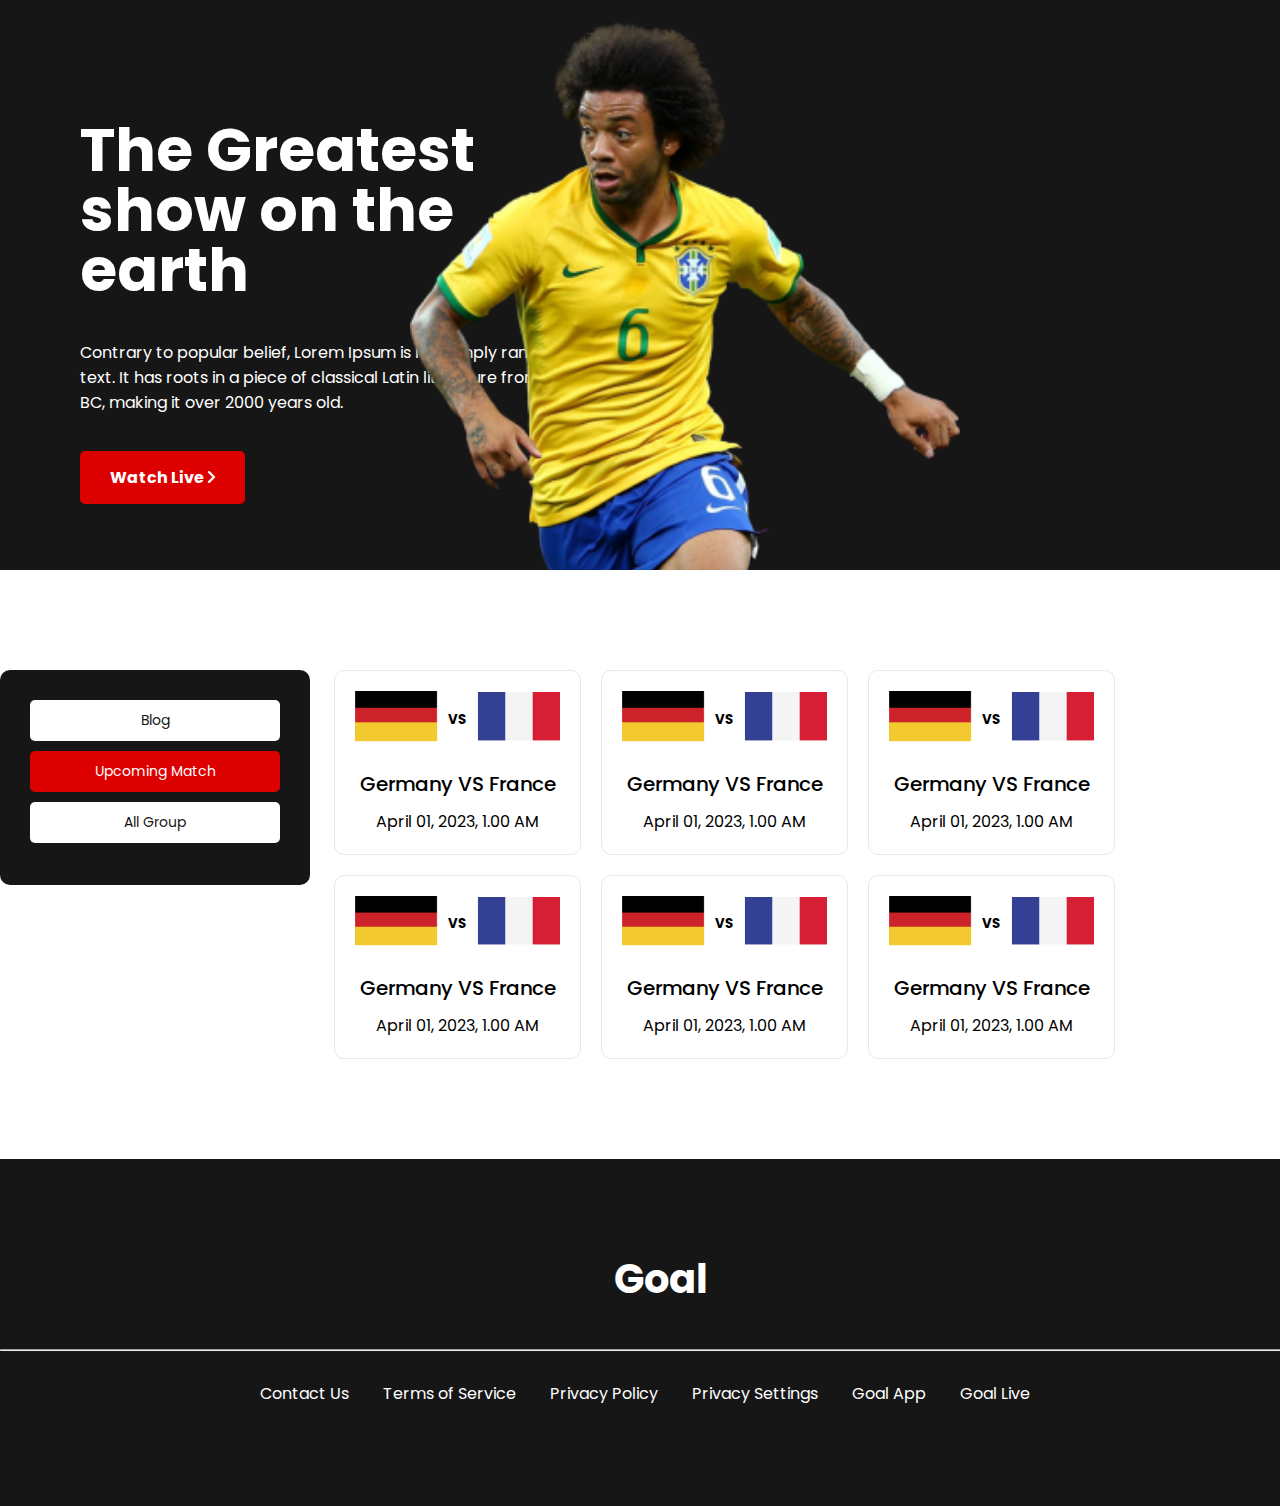
==== upcoming-match.html @ 614d41db "all page done" ====
<!DOCTYPE html>
<html lang="en">

<head>
    <meta charset="UTF-8">
    <meta http-equiv="X-UA-Compatible" content="IE=edge">
    <meta name="viewport" content="width=device-width, initial-scale=1.0">
    <title>Upcoming Match</title>
    <!-- Fontawesome -->
    <link rel="stylesheet" href="css/all.min.css">
    <link rel="stylesheet" href="css/fontawesome.min.css">
    <!-- Stylesheet -->
    <link rel="stylesheet" href="css/style.css">
    <link rel="icon" type="image/png" href="images/favicon-96x96.png">
</head>

<body>

    <!-- Header Area Start -->
    <header class="header-area">
        <div class="container">
            <div class="header-content">
                <h1>The Greatest show on the earth</h1>
                <p>Contrary to popular belief, Lorem Ipsum is not simply
                    random text. It has roots in a piece of classical Latin literature from 45 BC, making it over 2000
                    years
                    old.</p>
                <a class="btn" href="">Watch Live <i class="fa-solid fa-angle-right"></i></a>
            </div>
            <div class="header-image">
                <img src="images/Banner Image.png" alt="banner">
            </div>

        </div>
    </header>
    <!-- Header Area End -->

    <!-- Upcoming Match Area -->
    <div class="ucm-area">
        <div class="container">
            <div class="ucm-wrapper">
                <div class="filter-bar">
                    <a href="index.html">Blog</a>
                    <a class="active" href="#">Upcoming Match</a>
                    <a href="#">All Group</a>
                </div>
                <div class="matchs">
                    <div class="single-match">
                        <article>
                            <div class="vs-image">
                                <div class="team-1">
                                    <img src="images/germany Flag.png" alt="germany">
                                </div>
                                <h5>VS</h5>
                                <div class="team-2">
                                    <img src="images/Flag.png" alt="Flag">
                                </div>
                            </div>
                            <div class="vs-info">
                                <h4>Germany VS France</h4>
                                <span>April 01, 2023, 1.00 AM</span>
                            </div>
                        </article>
                    </div>

                    <div class="single-match">
                        <article>
                            <div class="vs-image">
                                <div class="team-1">
                                    <img src="images/germany Flag.png" alt="germany">
                                </div>
                                <h5>VS</h5>
                                <div class="team-2">
                                    <img src="images/Flag.png" alt="Flag">
                                </div>
                            </div>
                            <div class="vs-info">
                                <h4>Germany VS France</h4>
                                <span>April 01, 2023, 1.00 AM</span>
                            </div>
                        </article>
                    </div>
                    <div class="single-match">
                        <article>
                            <div class="vs-image">
                                <div class="team-1">
                                    <img src="images/germany Flag.png" alt="germany">
                                </div>
                                <h5>VS</h5>
                                <div class="team-2">
                                    <img src="images/Flag.png" alt="Flag">
                                </div>
                            </div>
                            <div class="vs-info">
                                <h4>Germany VS France</h4>
                                <span>April 01, 2023, 1.00 AM</span>
                            </div>
                        </article>
                    </div>
                    <div class="single-match">
                        <article>
                            <div class="vs-image">
                                <div class="team-1">
                                    <img src="images/germany Flag.png" alt="germany">
                                </div>
                                <h5>VS</h5>
                                <div class="team-2">
                                    <img src="images/Flag.png" alt="Flag">
                                </div>
                            </div>
                            <div class="vs-info">
                                <h4>Germany VS France</h4>
                                <span>April 01, 2023, 1.00 AM</span>
                            </div>
                        </article>
                    </div>
                    <div class="single-match">
                        <article>
                            <div class="vs-image">
                                <div class="team-1">
                                    <img src="images/germany Flag.png" alt="germany">
                                </div>
                                <h5>VS</h5>
                                <div class="team-2">
                                    <img src="images/Flag.png" alt="Flag">
                                </div>
                            </div>
                            <div class="vs-info">
                                <h4>Germany VS France</h4>
                                <span>April 01, 2023, 1.00 AM</span>
                            </div>
                        </article>
                    </div>
                    <div class="single-match">
                        <article>
                            <div class="vs-image">
                                <div class="team-1">
                                    <img src="images/germany Flag.png" alt="germany">
                                </div>
                                <h5>VS</h5>
                                <div class="team-2">
                                    <img src="images/Flag.png" alt="Flag">
                                </div>
                            </div>
                            <div class="vs-info">
                                <h4>Germany VS France</h4>
                                <span>April 01, 2023, 1.00 AM</span>
                            </div>
                        </article>
                    </div>

                </div>
            </div>
        </div>
    </div>

    <!-- Footer Section -->
    <footer class="footer-area">
        <div class="container">
            <h3> <a href="index.html">Goal</a></h3>
            <hr>
            <div class="footer-nav">
                <ul>
                    <li><a href="#">Contact Us</a></li>
                    <li><a href="#">Terms of Service</a></li>
                    <li><a href="#">Privacy Policy</a></li>
                    <li><a href="#">Privacy Settings</a></li>
                    <li><a href="#">Goal App</a></li>
                    <li><a href="#">Goal Live</a></li>
                </ul>
            </div>
        </div>

    </footer>

</body>

</html>
---- css/style.css ----
/* Common CSS */
@import url('https://fonts.googleapis.com/css2?family=Poppins:wght@300;400;500;600&display=swap');
body{
    margin: 0;
    font-family: 'Poppins', sans-serif;
}
.container{
    width: 1320px;
    margin: auto;
}
a{
    text-decoration: none;
}
.btn{
    padding: 15px 30px;
    font-size: 16px;
    font-weight: bold;
    background-color: #DD0000;
    color: #fff;
    border-radius: 5px;
}
/* Header Area */
.header-area{
    background-color: #161616;
    overflow: hidden;
    padding: 80px;
    position: relative;
}
.header-content{
    max-width: 500px;
    color: #fff;
}
.header-content h1{
    font-size: 60px;
    line-height: 60px;
}
.header-content p{
    margin-bottom: 50px;
}

.header-image{
    position: absolute;
    bottom: -6%;
    right: 25%;
}
.header-image img{
    width: 550px;
}

/* Blog Area */
.blog-area{
    padding: 100px 0 50px 0;
}
.blog-wrapper{
    display: flex;
}
.blog-area .filter-bar{
    background-color: #161616;
    padding: 30px;
    width: 250px;
    height: 155px;
    border-radius: 10px;
    margin-right: 24px;
}

.blog-area .filter-bar a{
    color: #161616;
    background-color: #fff;
    padding: 10px 20px;
    display: block;
    margin-bottom: 10px;
    border-radius: 5px;
    text-align: center;
    font-size: 14px;
}
.blog-area .filter-bar .active{
    background-color: #DD0000;
    color: #fff;
}
.blog-area .blog{
    display: grid;
    grid-template-columns: repeat(3, 1fr);
    grid-column-gap: 20px;
    grid-row-gap: 20px;
}
.blog-area .blog article{
    border: 1px solid #E8E8E8;
    border-radius: 10px;
}
.blog-area .blog article .blog-image a img{
    width: 100%;
}
.blog-area .blog article .blog-contents{
    padding: 20px 10px;
}
.blog-area .blog article .blog-contents > a{
    border: 1px solid #161616;
    color: #161616;
    padding: 5px 15px;
    font-size: 14px;
    border-radius: 5px;
}
.blog-area .blog article .blog-contents h5 a{
    font-size: 18px;
    color: #161616;
}
.blog-area .blog article .blog-contents .blog-meta{
    display: flex;
    justify-content: flex-start;
    align-items: center;
}
.blog-area .blog article .blog-contents .blog-meta .post-time{
   display: flex;
   justify-content: space-between;
   align-items: center;
   margin-right: 30px;
}
.blog-area .blog article .blog-contents .blog-meta .post-time img{
   margin-right: 10px;
}
.blog-area .blog article .blog-contents .blog-meta .post-comment img{
   margin-right: 10px;
}

.blog-area .blog article .blog-contents .blog-meta .post-comment{
   display: flex;
   justify-content: space-between;
   align-items: center;
}

/* Upcoming Match Area*/
.ucm-area{
    padding: 100px 0 50px 0;
}
.ucm-wrapper{
    display: flex;
}
.ucm-area .filter-bar{
    background-color: #161616;
    padding: 30px;
    width: 250px;
    height: 155px;
    border-radius: 10px;
    margin-right: 24px;
}

.ucm-area .filter-bar a{
    color: #161616;
    background-color: #fff;
    padding: 10px 20px;
    display: block;
    margin-bottom: 10px;
    border-radius: 5px;
    text-align: center;
    font-size: 14px;
}
.ucm-area .filter-bar .active{
    background-color: #DD0000;
    color: #fff;
}
.ucm-area .matchs{
    display: grid;
    grid-template-columns: repeat(3, 1fr);
    grid-column-gap: 20px;
    grid-row-gap: 20px;
}
.ucm-area .matchs .single-match{
    border: 1px solid #E8E8E8;
    border-radius: 10px;
    padding: 20px;
}

.ucm-area .matchs .single-match .vs-image{
    display: flex;
    align-items: center;
    margin-bottom: 20px;
}
.ucm-area .matchs .single-match .vs-image img{
    width: 83px;
    height: auto;
}
.ucm-area .matchs .single-match .vs-image h5{
    margin: 0 10px;
}
.ucm-area .matchs .single-match .vs-info{
    text-align: center;
}
.ucm-area .matchs .single-match .vs-info h4{
    font-size: 20px;
    font-weight: 500;
    margin: 0 0 10px 0;
}
.ucm-area .matchs .single-match .vs-info p{
    font-size: 16px;
    font-weight: normal;
}


/* Foote Area */
.footer-area{
    margin-top: 50px;
    background-color: #161616;
    padding: 50px 0 100px 0;
    text-align: center;
    overflow: hidden;
}
.footer-area h3{
    color: #fff;
    font-size: 40px;
}
.footer-area h3 a{
    color: #fff;
}
.footer-area .footer-nav{
    margin-top: 30px;
}
.footer-area .footer-nav ul{
    margin: 0;
    padding: 0;
}
.footer-area .footer-nav ul li{
    list-style: none;
    display: inline-block;
    margin-right: 30px;
}
.footer-area .footer-nav ul li a{
    text-decoration: none;
    color: #fff;
}

.footer-area .socials{
    margin-top: 20px;
}

.footer-area .socials a{
    text-decoration: none;
    color: #fff;
    margin-right: 10px;
    font-size: 16px;
    display: inline-block;
}
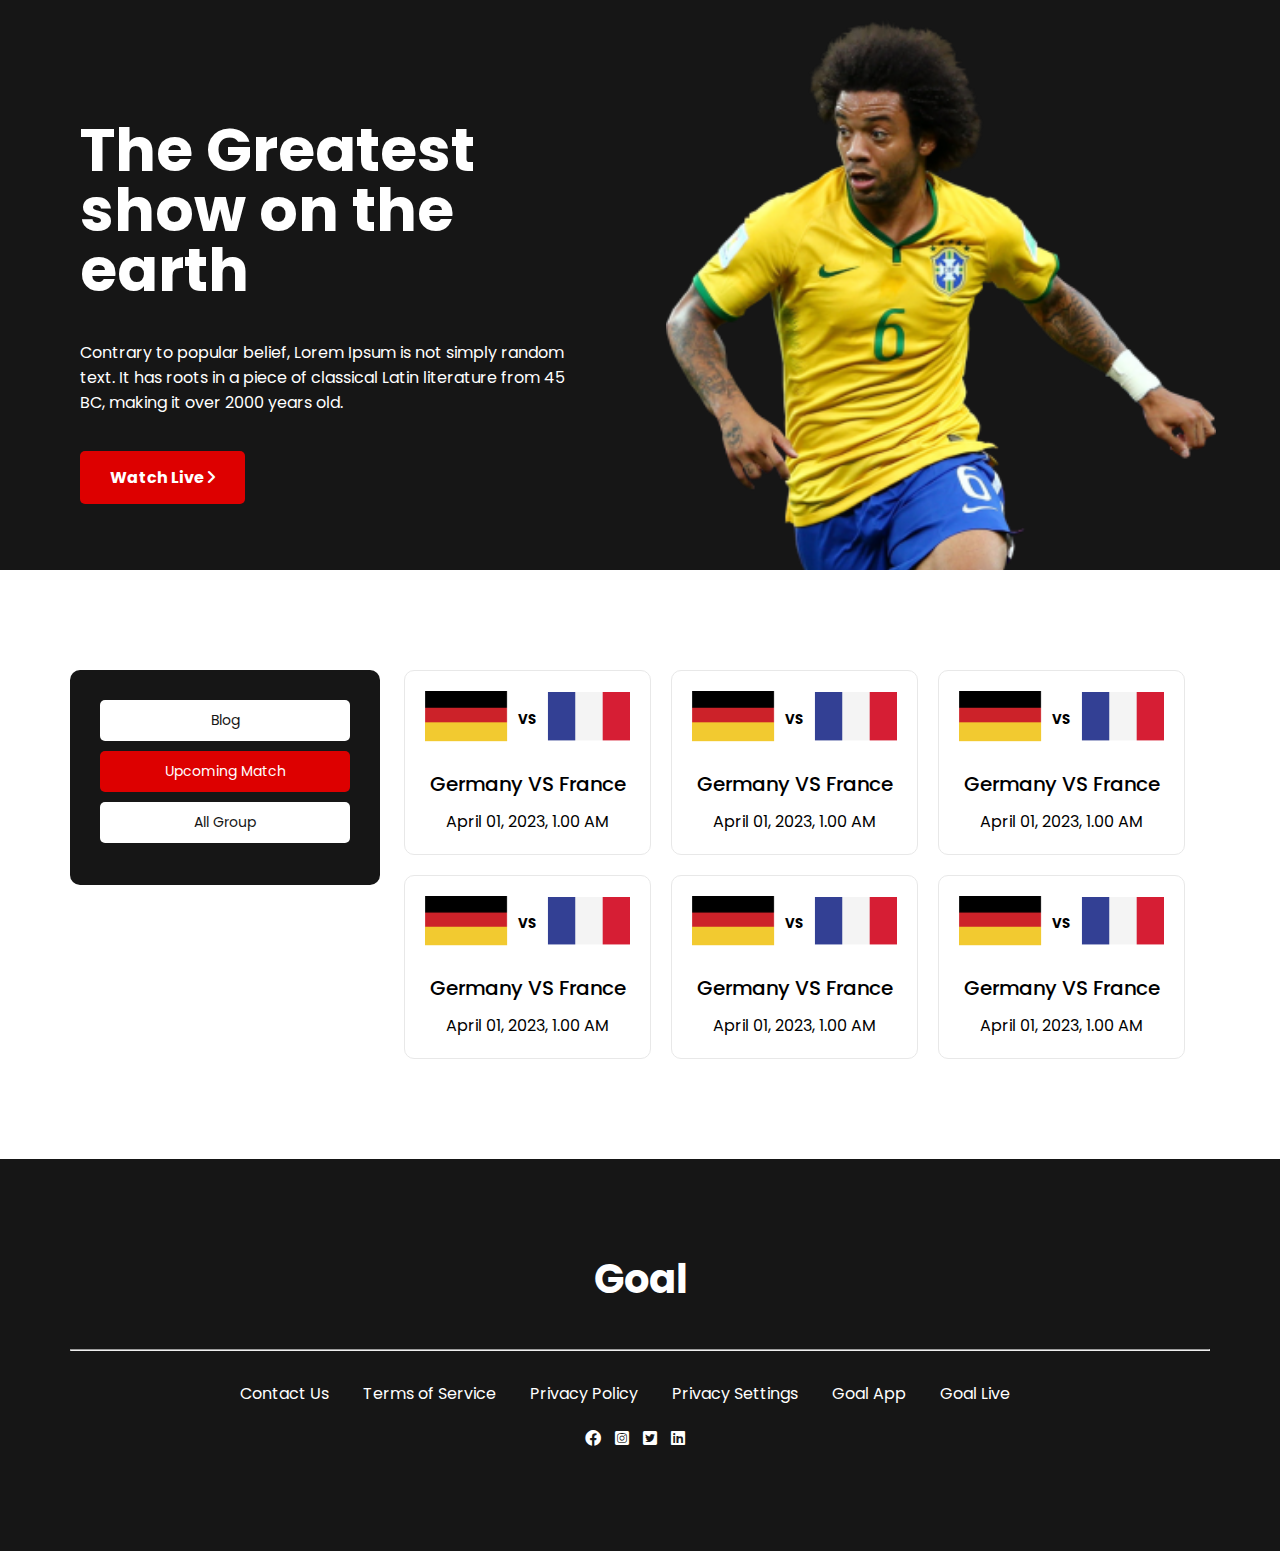
==== commit bb153e79: "container responsive done" ====
--- a/upcoming-match.html
+++ b/upcoming-match.html
@@ -11,6 +11,8 @@
     <link rel="stylesheet" href="css/fontawesome.min.css">
     <!-- Stylesheet -->
     <link rel="stylesheet" href="css/style.css">
+    <link rel="stylesheet" href="css/responsive.css">
+    <!-- Favicon -->
     <link rel="icon" type="image/png" href="images/favicon-96x96.png">
 </head>
 
@@ -169,6 +171,12 @@
                     <li><a href="#">Goal Live</a></li>
                 </ul>
             </div>
+            <div class="socials">
+                <a href="#"><i class="fa-brands fa-facebook"></i></a>
+                <a href="#"><i class="fa-brands fa-instagram-square"></i></a>
+                <a href="#"><i class="fa-brands fa-twitter-square"></i></a>
+                <a href="#"><i class="fa-brands fa-linkedin"></i></a>
+            </div>
         </div>
 
     </footer>
--- a/css/responsive.css
+++ b/css/responsive.css
@@ -0,0 +1,45 @@
+/* Normal desktop :1200px. */
+@media (min-width: 1200px) and (max-width: 1500px) {
+
+    .container{
+        width: 1140px;
+    }
+
+    /* Herader Area */
+    .header-image{
+        right: 5%;
+    }
+
+}
+
+
+/* Normal desktop :992px. */
+@media (min-width: 992px) and (max-width: 1200px) {
+    .container{
+        width: 960px;
+    }
+
+}
+
+ 
+/* Tablet desktop :768px. */
+@media (min-width: 768px) and (max-width: 991px) {
+
+    .container{
+         width: 720px;
+    }
+
+}
+
+ 
+/* small mobile :320px. */
+@media (max-width: 767px) {
+    
+ 
+}
+ 
+/* Large Mobile :480px. */
+@media only screen and (min-width: 480px) and (max-width: 767px) {
+.container {width:450px}
+ 
+}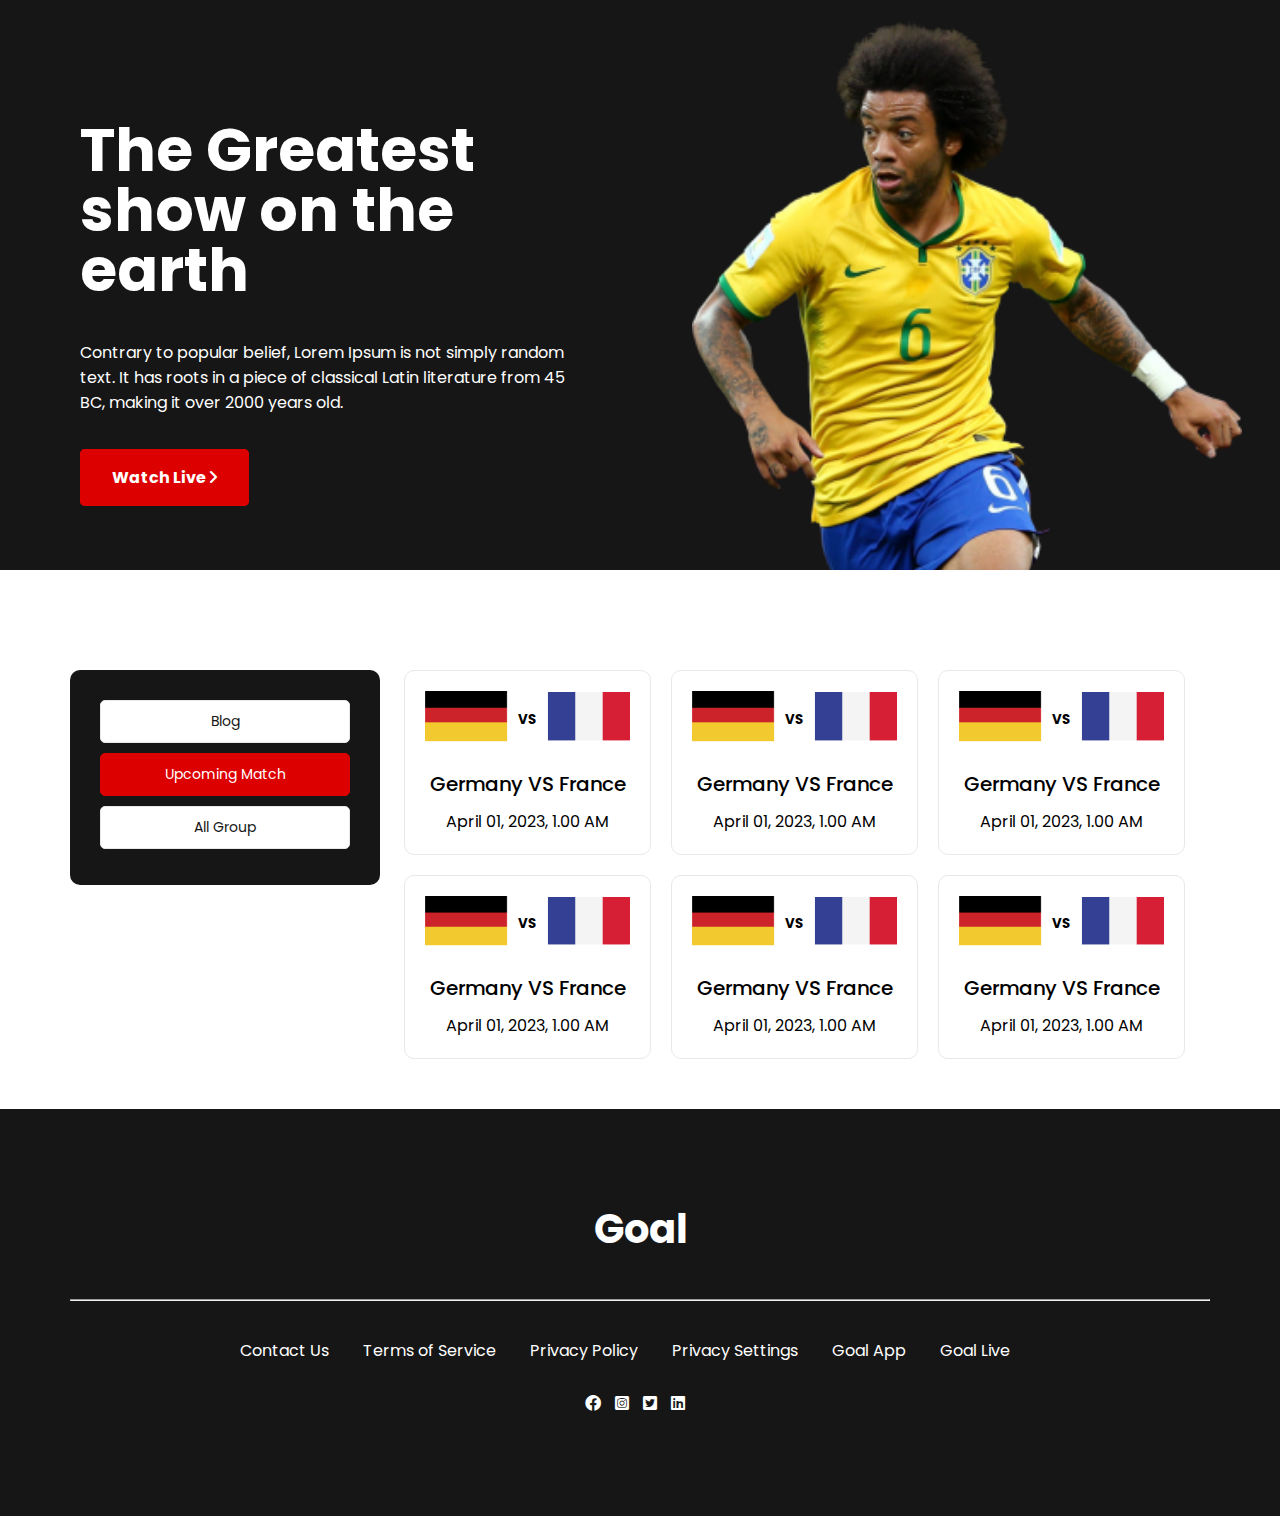
==== commit b6b6b157: "responsive done" ====
--- a/upcoming-match.html
+++ b/upcoming-match.html
@@ -150,7 +150,9 @@
                             </div>
                         </article>
                     </div>
-
+                </div>
+                <div class="view-more">
+                    <a class="btn" href="#">View All</a>
                 </div>
             </div>
         </div>
--- a/css/style.css
+++ b/css/style.css
@@ -1,60 +1,105 @@
 /* Common CSS */
 @import url('https://fonts.googleapis.com/css2?family=Poppins:wght@300;400;500;600&display=swap');
-body{
+
+body {
     margin: 0;
     font-family: 'Poppins', sans-serif;
 }
-.container{
+
+.container {
     width: 1320px;
     margin: auto;
 }
-a{
+
+a {
     text-decoration: none;
 }
-.btn{
+
+/* .btn {
     padding: 15px 30px;
     font-size: 16px;
     font-weight: bold;
     background-color: #DD0000;
     color: #fff;
     border-radius: 5px;
-}
+} */
+
+.btn {
+    padding: 15px 30px;
+    font-size: 16px;
+    font-weight: bold;
+    background-color: #DD0000;
+    color: #fff;
+    border-radius: 5px;
+    border: 2px solid #DD0000;
+    transition: all .5s;
+}
+
+.btn i {
+    transition: all .5s;
+}
+
+.btn:hover {
+    background-color: #fff;
+    color: #DD0000;
+
+}
+
+.btn:hover i {
+    margin-left: 10px;
+}
+
+
 /* Header Area */
-.header-area{
+.header-area {
     background-color: #161616;
     overflow: hidden;
     padding: 80px;
     position: relative;
 }
-.header-content{
+
+.header-content {
     max-width: 500px;
     color: #fff;
 }
-.header-content h1{
+
+.header-content h1 {
     font-size: 60px;
     line-height: 60px;
 }
-.header-content p{
+
+.header-content p {
     margin-bottom: 50px;
 }
 
-.header-image{
+.header-image {
     position: absolute;
     bottom: -6%;
-    right: 25%;
-}
-.header-image img{
+    right: 10%;
+}
+
+.header-image img {
     width: 550px;
 }
 
 /* Blog Area */
-.blog-area{
+.blog-area {
     padding: 100px 0 50px 0;
 }
-.blog-wrapper{
-    display: flex;
-}
-.blog-area .filter-bar{
+
+.blog-wrapper {
+    display: flex;
+}
+
+.blog-area .blogs .view-more {
+    display: flex;
+    justify-content: center;
+    align-content: center;
+    margin-top: 40px;
+    display: none;
+}
+
+.blog-area .filter-bar {
     background-color: #161616;
     padding: 30px;
     width: 250px;
@@ -63,79 +108,94 @@
     margin-right: 24px;
 }
 
-.blog-area .filter-bar a{
+.blog-area .filter-bar a {
     color: #161616;
     background-color: #fff;
     padding: 10px 20px;
     display: block;
     margin-bottom: 10px;
+    border: 1px solid #E8E8E8;
     border-radius: 5px;
     text-align: center;
     font-size: 14px;
 }
-.blog-area .filter-bar .active{
+
+.blog-area .filter-bar .active {
     background-color: #DD0000;
     color: #fff;
-}
-.blog-area .blog{
+    border: 1px solid #DD0000;
+}
+
+.blog-area .blog {
     display: grid;
     grid-template-columns: repeat(3, 1fr);
     grid-column-gap: 20px;
     grid-row-gap: 20px;
 }
-.blog-area .blog article{
+
+.blog-area .blog article {
     border: 1px solid #E8E8E8;
     border-radius: 10px;
 }
-.blog-area .blog article .blog-image a img{
+
+.blog-area .blog article .blog-image a img {
     width: 100%;
 }
-.blog-area .blog article .blog-contents{
+
+.blog-area .blog article .blog-contents {
     padding: 20px 10px;
 }
-.blog-area .blog article .blog-contents > a{
+
+.blog-area .blog article .blog-contents>a {
     border: 1px solid #161616;
     color: #161616;
     padding: 5px 15px;
     font-size: 14px;
     border-radius: 5px;
 }
-.blog-area .blog article .blog-contents h5 a{
+
+.blog-area .blog article .blog-contents h5 a {
     font-size: 18px;
     color: #161616;
 }
-.blog-area .blog article .blog-contents .blog-meta{
+
+.blog-area .blog article .blog-contents .blog-meta {
     display: flex;
     justify-content: flex-start;
     align-items: center;
 }
-.blog-area .blog article .blog-contents .blog-meta .post-time{
-   display: flex;
-   justify-content: space-between;
-   align-items: center;
-   margin-right: 30px;
-}
-.blog-area .blog article .blog-contents .blog-meta .post-time img{
-   margin-right: 10px;
-}
-.blog-area .blog article .blog-contents .blog-meta .post-comment img{
-   margin-right: 10px;
-}
-
-.blog-area .blog article .blog-contents .blog-meta .post-comment{
-   display: flex;
-   justify-content: space-between;
-   align-items: center;
+
+.blog-area .blog article .blog-contents .blog-meta .post-time {
+    display: flex;
+    justify-content: space-between;
+    align-items: center;
+    margin-right: 30px;
+}
+
+.blog-area .blog article .blog-contents .blog-meta .post-time img {
+    margin-right: 10px;
+}
+
+.blog-area .blog article .blog-contents .blog-meta .post-comment img {
+    margin-right: 10px;
+}
+
+.blog-area .blog article .blog-contents .blog-meta .post-comment {
+    display: flex;
+    justify-content: space-between;
+    align-items: center;
 }
 
 /* Upcoming Match Area*/
-.ucm-area{
+.ucm-area {
     padding: 100px 0 50px 0;
 }
-.ucm-wrapper{
-    display: flex;
-}
-.ucm-area .filter-bar{
+
+.ucm-wrapper {
+    display: flex;
+}
+
+.ucm-area .filter-bar {
     background-color: #161616;
     padding: 30px;
     width: 250px;
@@ -144,98 +204,123 @@
     margin-right: 24px;
 }
 
-.ucm-area .filter-bar a{
+.ucm-area .filter-bar a {
     color: #161616;
     background-color: #fff;
     padding: 10px 20px;
     display: block;
     margin-bottom: 10px;
+    border: 1px solid #E8E8E8;
     border-radius: 5px;
     text-align: center;
     font-size: 14px;
 }
-.ucm-area .filter-bar .active{
+
+.ucm-area .filter-bar .active {
     background-color: #DD0000;
     color: #fff;
-}
-.ucm-area .matchs{
+    border: 1px solid #DD0000;
+}
+
+.ucm-area .matchs {
     display: grid;
     grid-template-columns: repeat(3, 1fr);
     grid-column-gap: 20px;
     grid-row-gap: 20px;
 }
-.ucm-area .matchs .single-match{
+
+.ucm-area .view-more {
+    display: flex;
+    justify-content: center;
+    align-content: center;
+    margin-top: 40px;
+    display: none;
+}
+
+.ucm-area .matchs .single-match {
     border: 1px solid #E8E8E8;
     border-radius: 10px;
     padding: 20px;
 }
 
-.ucm-area .matchs .single-match .vs-image{
+.ucm-area .matchs .single-match .vs-image {
     display: flex;
     align-items: center;
     margin-bottom: 20px;
-}
-.ucm-area .matchs .single-match .vs-image img{
+    justify-content: center;
+}
+
+.ucm-area .matchs .single-match .vs-image img {
     width: 83px;
     height: auto;
 }
-.ucm-area .matchs .single-match .vs-image h5{
+
+.ucm-area .matchs .single-match .vs-image h5 {
     margin: 0 10px;
 }
-.ucm-area .matchs .single-match .vs-info{
+
+.ucm-area .matchs .single-match .vs-info {
     text-align: center;
 }
-.ucm-area .matchs .single-match .vs-info h4{
+
+.ucm-area .matchs .single-match .vs-info h4 {
     font-size: 20px;
     font-weight: 500;
     margin: 0 0 10px 0;
 }
-.ucm-area .matchs .single-match .vs-info p{
+
+.ucm-area .matchs .single-match .vs-info p {
     font-size: 16px;
     font-weight: normal;
 }
 
 
 /* Foote Area */
-.footer-area{
-    margin-top: 50px;
+.footer-area {
     background-color: #161616;
     padding: 50px 0 100px 0;
     text-align: center;
     overflow: hidden;
 }
-.footer-area h3{
+
+.footer-area h3 {
     color: #fff;
     font-size: 40px;
 }
-.footer-area h3 a{
-    color: #fff;
-}
-.footer-area .footer-nav{
+
+.footer-area h3 a {
+    color: #fff;
+}
+
+.footer-area .footer-nav {
     margin-top: 30px;
 }
-.footer-area .footer-nav ul{
+
+.footer-area .footer-nav ul {
     margin: 0;
     padding: 0;
 }
-.footer-area .footer-nav ul li{
+
+.footer-area .footer-nav ul li {
     list-style: none;
     display: inline-block;
     margin-right: 30px;
 }
-.footer-area .footer-nav ul li a{
+
+.footer-area .footer-nav ul li a {
     text-decoration: none;
     color: #fff;
-}
-
-.footer-area .socials{
+    line-height: 40px;
+}
+
+.footer-area .socials {
     margin-top: 20px;
 }
 
-.footer-area .socials a{
+.footer-area .socials a {
     text-decoration: none;
     color: #fff;
     margin-right: 10px;
     font-size: 16px;
     display: inline-block;
-}
+}--- a/css/responsive.css
+++ b/css/responsive.css
@@ -1,13 +1,13 @@
 /* Normal desktop :1200px. */
 @media (min-width: 1200px) and (max-width: 1500px) {
 
-    .container{
+    .container {
         width: 1140px;
     }
 
     /* Herader Area */
-    .header-image{
-        right: 5%;
+    .header-image {
+        right: 3%;
     }
 
 }
@@ -15,31 +15,202 @@
 
 /* Normal desktop :992px. */
 @media (min-width: 992px) and (max-width: 1200px) {
-    .container{
+    .container {
         width: 960px;
     }
 
-}
-
- 
+    /* Herader Area */
+    .header-image {
+        right: -15%;
+    }
+
+}
+
+
 /* Tablet desktop :768px. */
 @media (min-width: 768px) and (max-width: 991px) {
 
-    .container{
-         width: 720px;
-    }
-
-}
-
- 
+    .container {
+        width: 720px;
+    }
+
+    /* Header Area */
+    .header-content {
+        max-width: 370px;
+    }
+
+    .header-content h1 {
+        font-size: 46px;
+    }
+
+    .header-image {
+        right: -31%;
+    }
+
+    /* Blog Area */
+    .blog-area {
+        padding: 70px 0 30px 0;
+    }
+
+    .blog-wrapper {
+        display: block;
+    }
+
+    .blog-area .filter-bar {
+        margin-bottom: 40px;
+        width: 100%;
+        background-color: transparent;
+        padding: 0;
+        height: auto;
+        border-radius: 0;
+        margin-right: 0;
+        display: grid;
+        grid-template-columns: repeat(3, 1fr);
+        grid-column-gap: 30px;
+    }
+
+    .blog-area .blog {
+        grid-template-columns: repeat(2, 1fr);
+    }
+
+    .blog-area .blogs .view-more {
+        display: flex;
+    }
+
+    /* Upcoming Match Area*/
+    .ucm-area {
+        padding: 70px 0 30px 0;
+    }
+
+    .ucm-wrapper {
+        display: block;
+    }
+
+    .ucm-area .filter-bar {
+        margin-bottom: 40px;
+        width: 100%;
+        background-color: transparent;
+        padding: 0;
+        height: auto;
+        border-radius: 0;
+        margin-right: 0;
+        display: grid;
+        grid-template-columns: repeat(3, 1fr);
+        grid-column-gap: 30px;
+    }
+
+    .ucm-area .matchs {
+        grid-template-columns: repeat(2, 1fr);
+    }
+
+    .ucm-area .view-more {
+        display: flex;
+    }
+
+
+}
+
+
 /* small mobile :320px. */
 @media (max-width: 767px) {
-    
- 
-}
- 
+
+    .container {
+        width: 100%;
+        margin: auto;
+    }
+
+    /* Header Area */
+    .header-area {
+        padding: 15px 30px;
+    }
+
+    .header-content {
+        text-align: center;
+        margin-bottom: 30px;
+    }
+
+    .header-content h1 {
+        font-size: 38px;
+        line-height: 50px;
+    }
+
+    .header-image {
+        position: inherit;
+        margin-bottom: -25px;
+    }
+
+    .header-image img {
+        width: 100%;
+    }
+
+    /* Blog Area */
+    .blog-area {
+        padding: 30px
+    }
+
+    .blog-area .blog {
+        grid-template-columns: repeat(1, 1fr);
+    }
+
+    .blog-wrapper {
+        display: block;
+    }
+
+    .blog-area .filter-bar {
+        margin-bottom: 40px;
+        width: 100%;
+        background-color: transparent;
+        padding: 0;
+        height: auto;
+        border-radius: 0;
+        margin-right: 0;
+        display: block;
+    }
+
+    /* Upcoming Match Area*/
+    .ucm-area {
+        padding: 30px
+    }
+
+    .ucm-wrapper {
+        display: block;
+    }
+
+    .ucm-area .filter-bar {
+        margin-bottom: 40px;
+        width: 100%;
+        background-color: transparent;
+        padding: 0;
+        height: auto;
+        border-radius: 0;
+        margin-right: 0;
+        display: block;
+    }
+
+    .ucm-area .matchs {
+        grid-template-columns: repeat(1, 1fr);
+    }
+
+    /* Footer Area */
+    .footer-area {
+        padding: 30px;
+    }
+
+    .footer-area h3 {
+        margin: 0;
+    }
+
+    .footer-area .footer-nav ul li {
+        display: block;
+        margin-right: 0;
+    }
+}
+
 /* Large Mobile :480px. */
 @media only screen and (min-width: 480px) and (max-width: 767px) {
-.container {width:450px}
- 
+    .container {
+        width: 450px
+    }
+
+
 }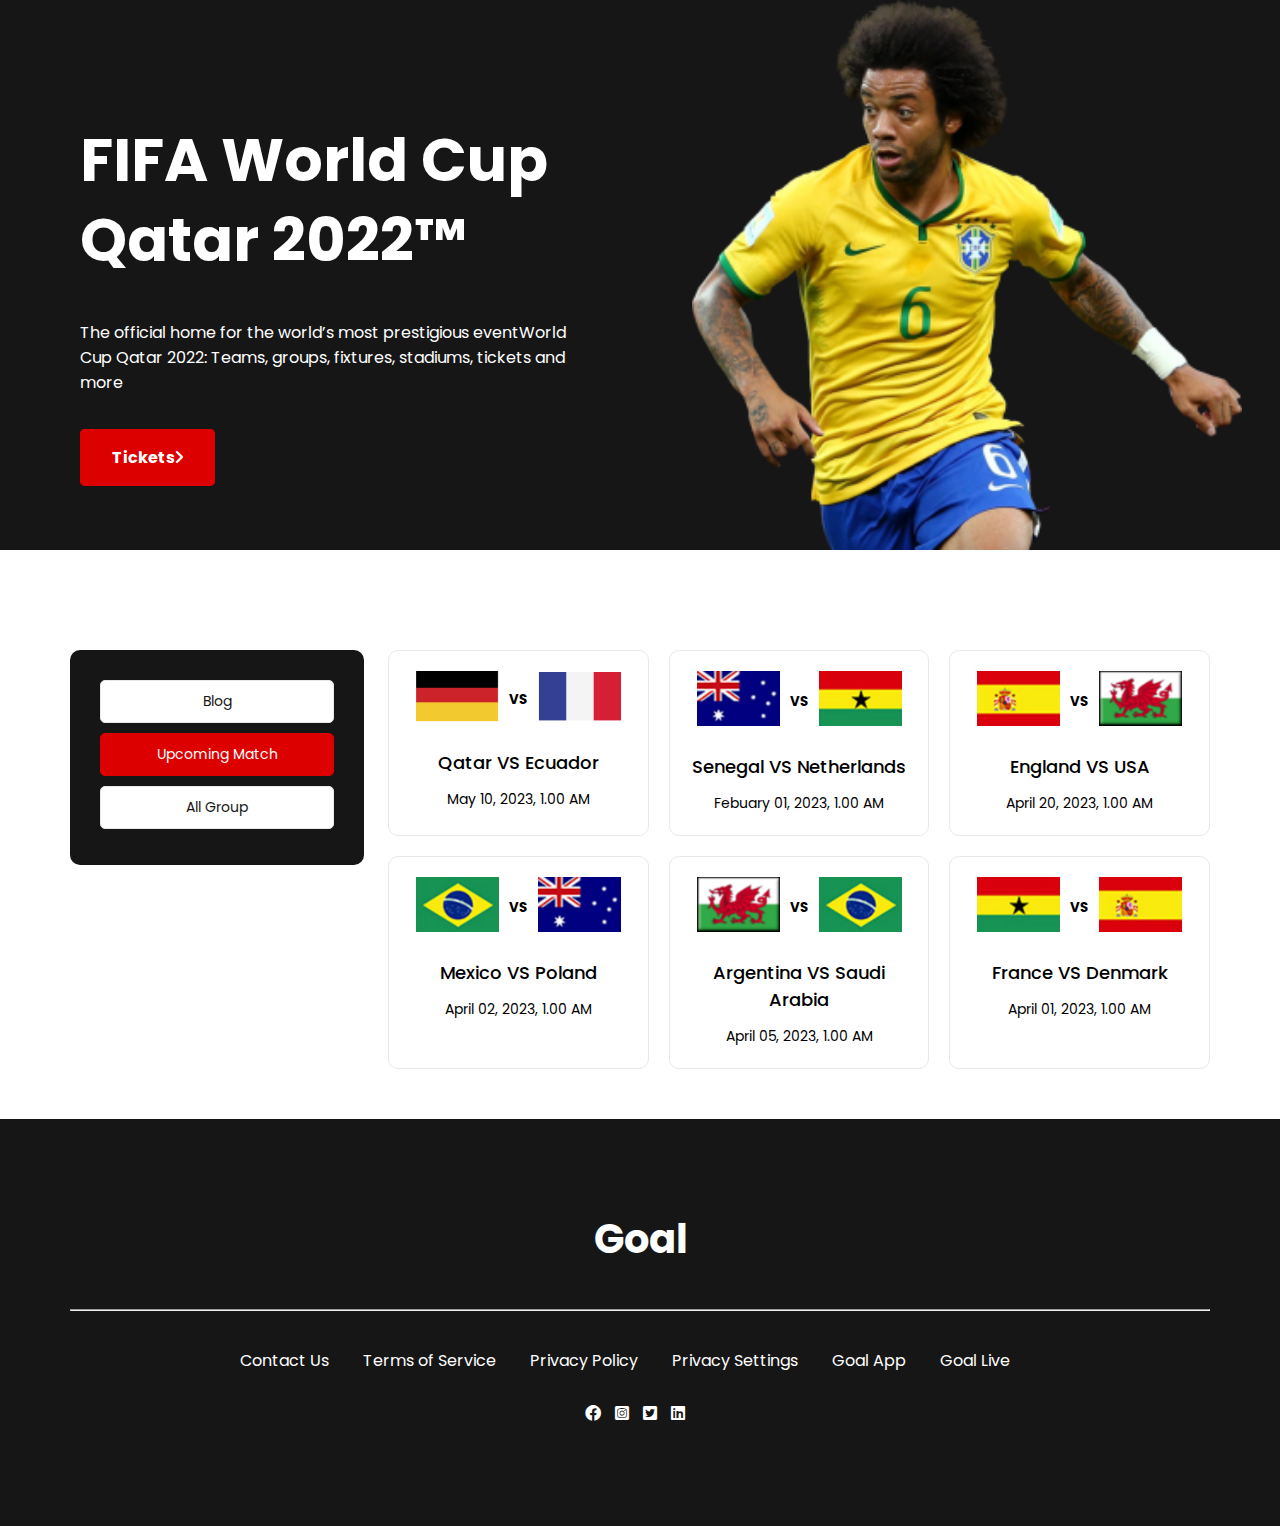
==== commit 014db284: "project done - yahoo" ====
--- a/upcoming-match.html
+++ b/upcoming-match.html
@@ -22,12 +22,10 @@
     <header class="header-area">
         <div class="container">
             <div class="header-content">
-                <h1>The Greatest show on the earth</h1>
-                <p>Contrary to popular belief, Lorem Ipsum is not simply
-                    random text. It has roots in a piece of classical Latin literature from 45 BC, making it over 2000
-                    years
-                    old.</p>
-                <a class="btn" href="">Watch Live <i class="fa-solid fa-angle-right"></i></a>
+                <h1>FIFA World Cup Qatar 2022™</h1>
+                <p>The official home for the world’s most prestigious eventWorld Cup Qatar 2022: Teams, groups,
+                    fixtures, stadiums, tickets and more</p>
+                <a class="btn" href="">Tickets<i class="fa-solid fa-angle-right"></i></a>
             </div>
             <div class="header-image">
                 <img src="images/Banner Image.png" alt="banner">
@@ -59,8 +57,8 @@
                                 </div>
                             </div>
                             <div class="vs-info">
-                                <h4>Germany VS France</h4>
-                                <span>April 01, 2023, 1.00 AM</span>
+                                <h4>Qatar VS Ecuador</h4>
+                                <span>May 10, 2023, 1.00 AM</span>
                             </div>
                         </article>
                     </div>
@@ -69,16 +67,16 @@
                         <article>
                             <div class="vs-image">
                                 <div class="team-1">
-                                    <img src="images/germany Flag.png" alt="germany">
+                                    <img src="images/flag-3.png" alt="germany">
                                 </div>
                                 <h5>VS</h5>
                                 <div class="team-2">
-                                    <img src="images/Flag.png" alt="Flag">
+                                    <img src="images/flag-4.png" alt="Flag">
                                 </div>
                             </div>
                             <div class="vs-info">
-                                <h4>Germany VS France</h4>
-                                <span>April 01, 2023, 1.00 AM</span>
+                                <h4>Senegal VS Netherlands</h4>
+                                <span>Febuary 01, 2023, 1.00 AM</span>
                             </div>
                         </article>
                     </div>
@@ -86,16 +84,16 @@
                         <article>
                             <div class="vs-image">
                                 <div class="team-1">
-                                    <img src="images/germany Flag.png" alt="germany">
+                                    <img src="images/flag-2.png" alt="germany">
                                 </div>
                                 <h5>VS</h5>
                                 <div class="team-2">
-                                    <img src="images/Flag.png" alt="Flag">
+                                    <img src="images/flag-6.png" alt="Flag">
                                 </div>
                             </div>
                             <div class="vs-info">
-                                <h4>Germany VS France</h4>
-                                <span>April 01, 2023, 1.00 AM</span>
+                                <h4>England VS USA</h4>
+                                <span>April 20, 2023, 1.00 AM</span>
                             </div>
                         </article>
                     </div>
@@ -103,16 +101,16 @@
                         <article>
                             <div class="vs-image">
                                 <div class="team-1">
-                                    <img src="images/germany Flag.png" alt="germany">
+                                    <img src="images/flag-5.png" alt="germany">
                                 </div>
                                 <h5>VS</h5>
                                 <div class="team-2">
-                                    <img src="images/Flag.png" alt="Flag">
+                                    <img src="images/flag-3.png" alt="Flag">
                                 </div>
                             </div>
                             <div class="vs-info">
-                                <h4>Germany VS France</h4>
-                                <span>April 01, 2023, 1.00 AM</span>
+                                <h4>Mexico VS Poland</h4>
+                                <span>April 02, 2023, 1.00 AM</span>
                             </div>
                         </article>
                     </div>
@@ -120,16 +118,16 @@
                         <article>
                             <div class="vs-image">
                                 <div class="team-1">
-                                    <img src="images/germany Flag.png" alt="germany">
+                                    <img src="images/flag-6.png" alt="germany">
                                 </div>
                                 <h5>VS</h5>
                                 <div class="team-2">
-                                    <img src="images/Flag.png" alt="Flag">
+                                    <img src="images/flag-5.png" alt="Flag">
                                 </div>
                             </div>
                             <div class="vs-info">
-                                <h4>Germany VS France</h4>
-                                <span>April 01, 2023, 1.00 AM</span>
+                                <h4>Argentina VS Saudi Arabia</h4>
+                                <span>April 05, 2023, 1.00 AM</span>
                             </div>
                         </article>
                     </div>
@@ -137,15 +135,15 @@
                         <article>
                             <div class="vs-image">
                                 <div class="team-1">
-                                    <img src="images/germany Flag.png" alt="germany">
+                                    <img src="images/flag-4.png" alt="germany">
                                 </div>
                                 <h5>VS</h5>
                                 <div class="team-2">
-                                    <img src="images/Flag.png" alt="Flag">
+                                    <img src="images/flag-2.png" alt="Flag">
                                 </div>
                             </div>
                             <div class="vs-info">
-                                <h4>Germany VS France</h4>
+                                <h4>France VS Denmark</h4>
                                 <span>April 01, 2023, 1.00 AM</span>
                             </div>
                         </article>
--- a/css/style.css
+++ b/css/style.css
@@ -65,7 +65,7 @@
 
 .header-content h1 {
     font-size: 60px;
-    line-height: 60px;
+    line-height: 80px;
 }
 
 .header-content p {
@@ -264,10 +264,15 @@
 }
 
 .ucm-area .matchs .single-match .vs-info h4 {
-    font-size: 20px;
+    font-size: 18px;
     font-weight: 500;
     margin: 0 0 10px 0;
 }
+
+.ucm-area .matchs .single-match .vs-info span {
+    font-size: 14px;
+}
+
 
 .ucm-area .matchs .single-match .vs-info p {
     font-size: 16px;
